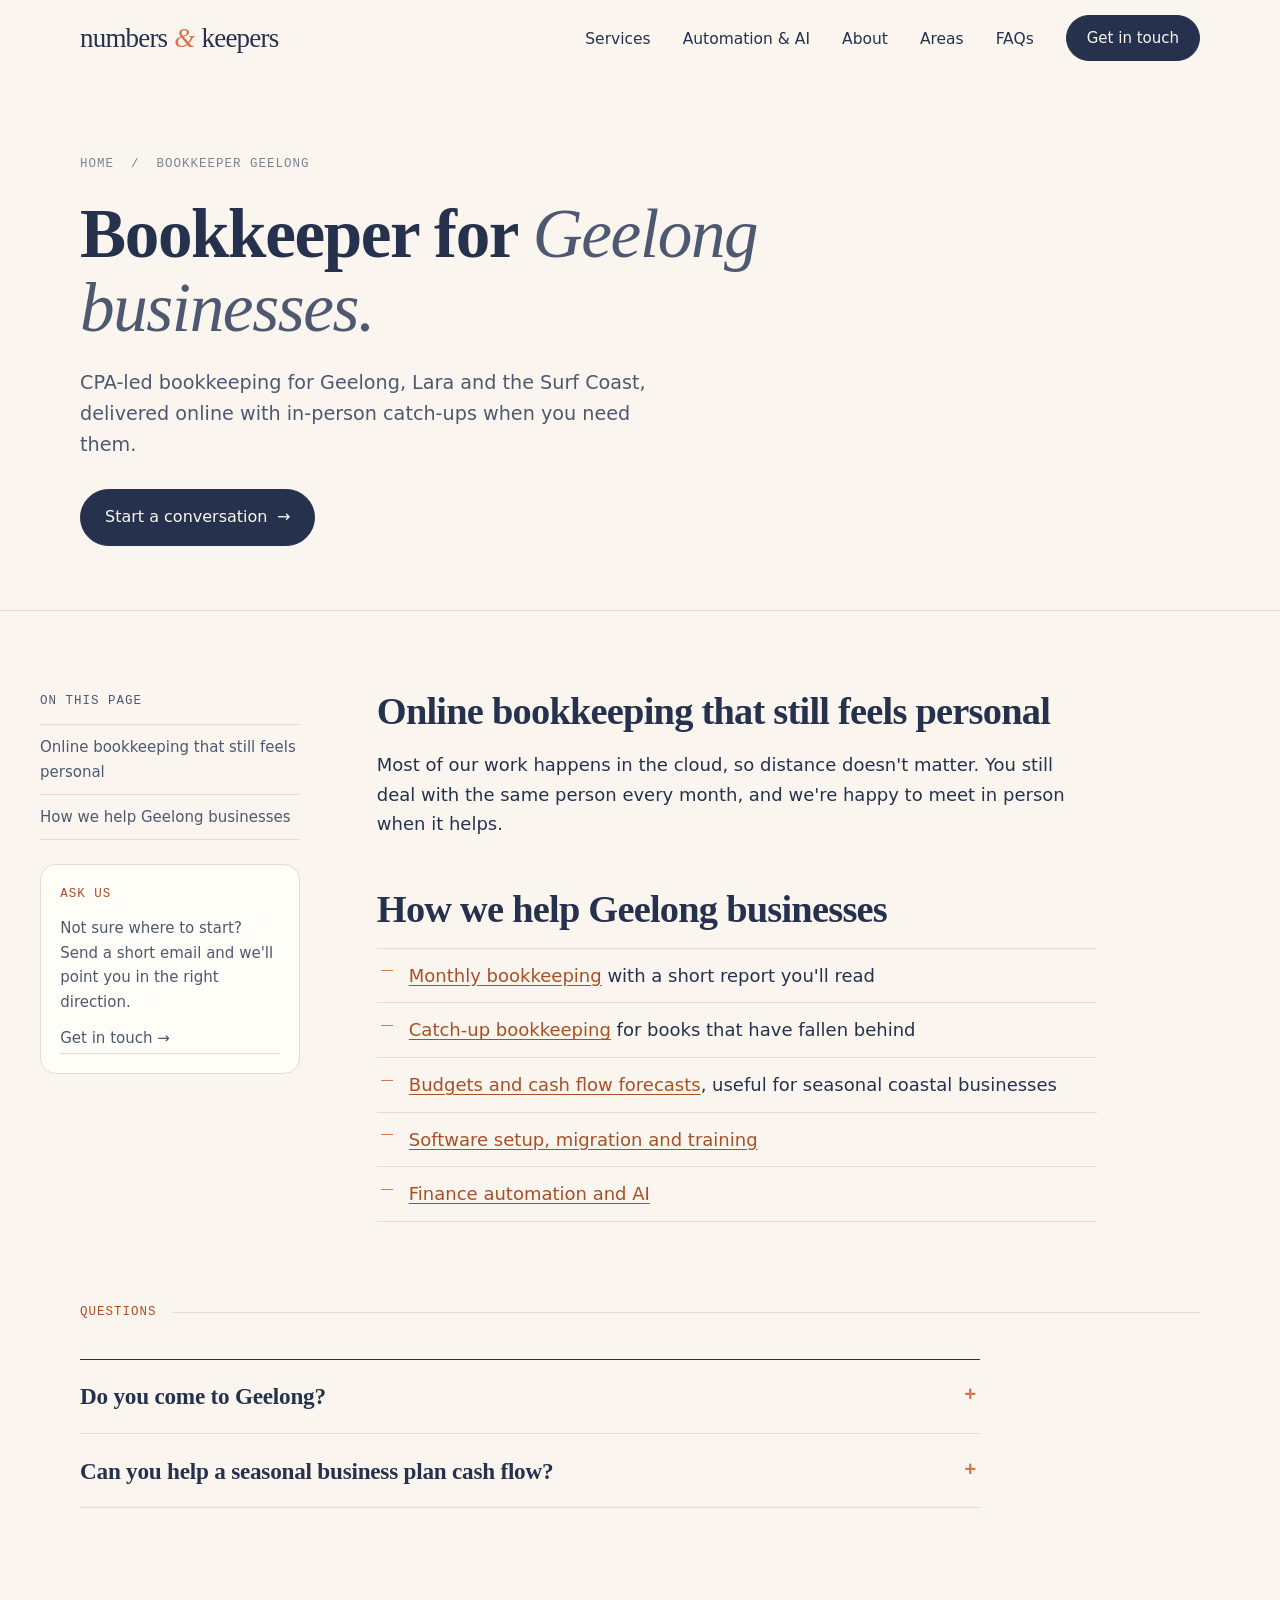
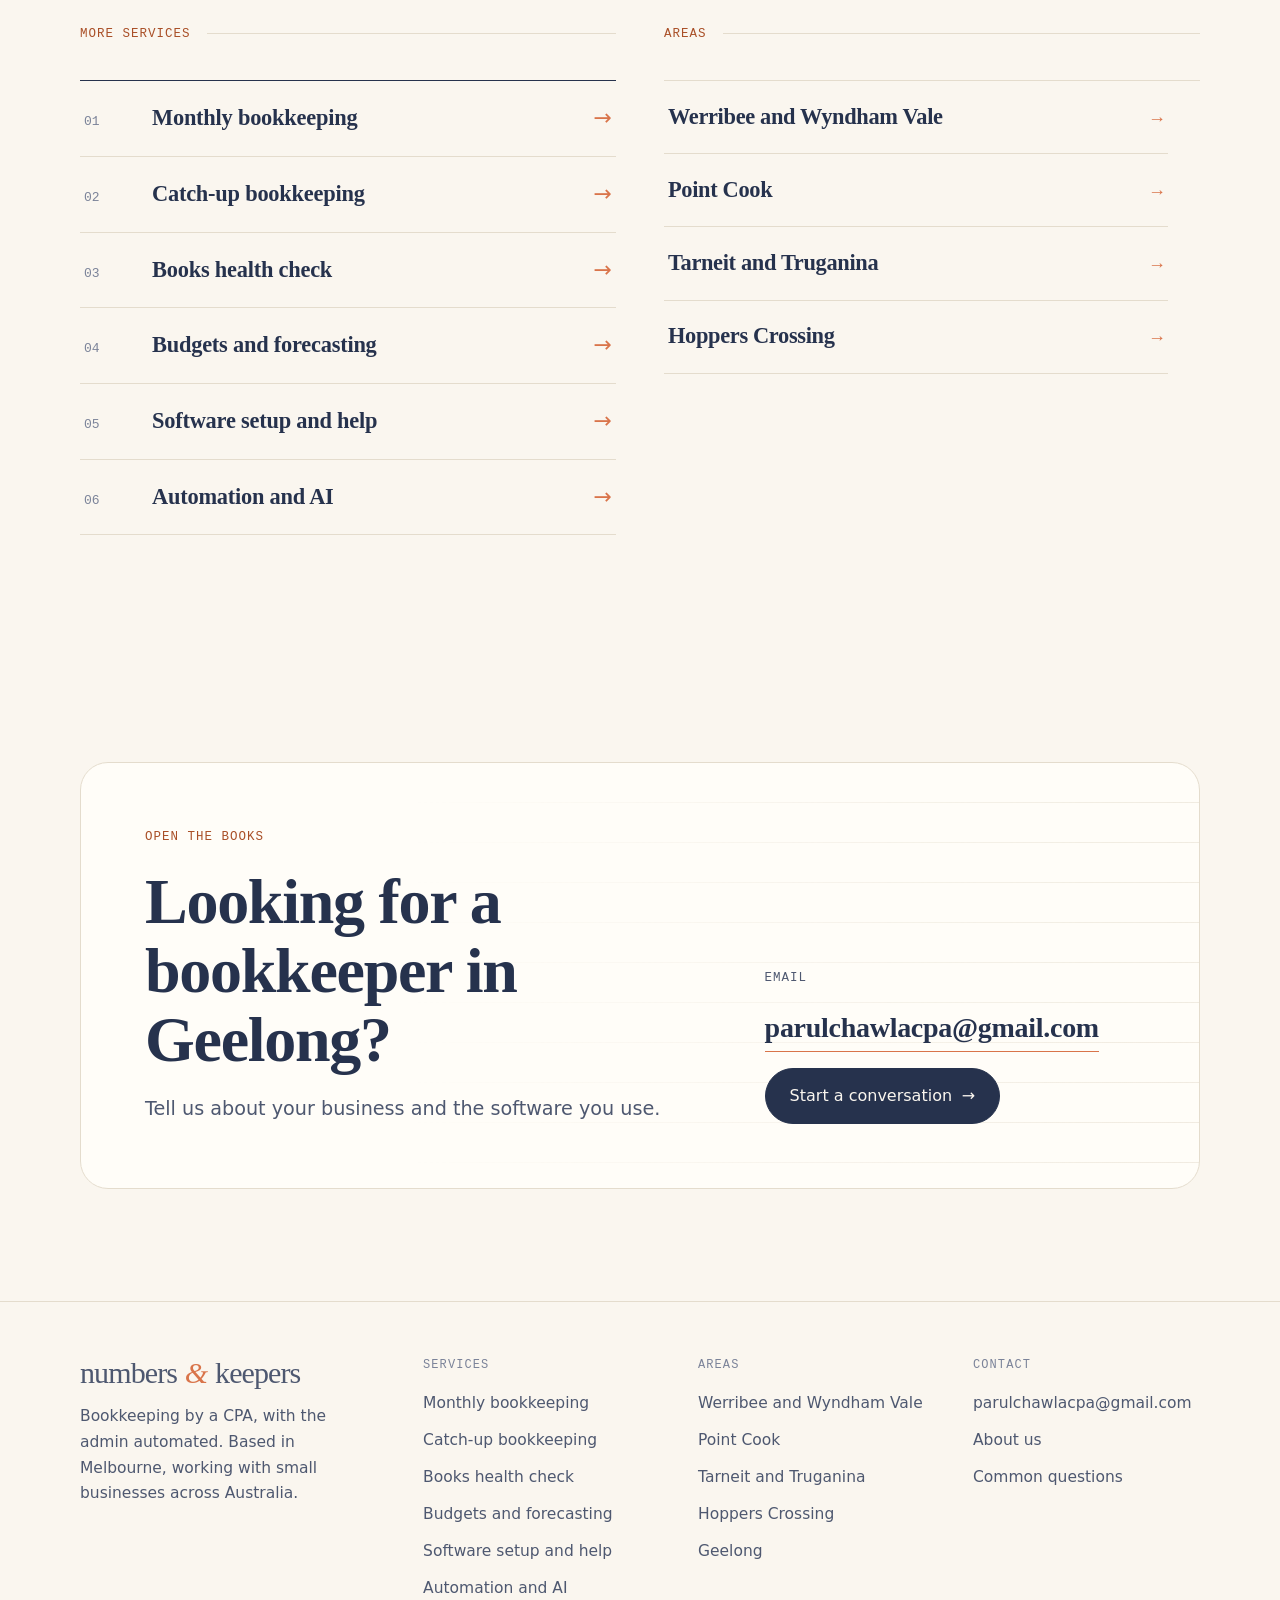
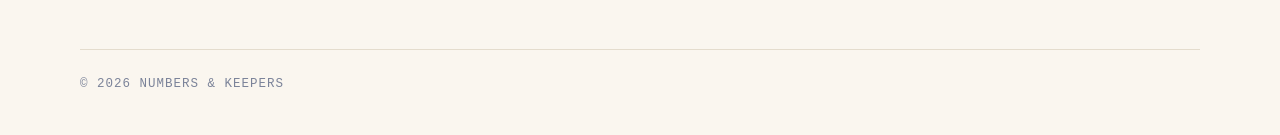
==== bookkeeper-geelong.html @ bf2542e4 "Site v2: new brand, 12 pages, self-hosted fonts, sitemap" ====
<!doctype html>
<html lang="en-AU">
<head>
<script>document.documentElement.className+=" js"</script>
<meta charset="utf-8">
<meta name="viewport" content="width=device-width, initial-scale=1">
<title>Bookkeeper Geelong | CPA-led Online Bookkeeping | Numbers &amp; Keepers</title>
<meta name="description" content="CPA-led bookkeeping for Geelong, Lara and Surf Coast small businesses. Online monthly bookkeeping, catch-ups, budgeting and Xero, MYOB and QuickBooks help.">
<link rel="canonical" href="https://numbersandkeepers.com.au/bookkeeper-geelong">
<meta name="theme-color" content="#FAF6EF">
<link rel="icon" href="/favicon.svg" type="image/svg+xml">
<link rel="icon" href="/favicon-32.png" sizes="32x32" type="image/png">
<link rel="apple-touch-icon" href="/apple-touch-icon.png">
<meta property="og:type" content="website">
<meta property="og:site_name" content="Numbers &amp; Keepers">
<meta property="og:locale" content="en_AU">
<meta property="og:title" content="Bookkeeper Geelong | CPA-led Online Bookkeeping | Numbers &amp; Keepers">
<meta property="og:description" content="CPA-led bookkeeping for Geelong, Lara and Surf Coast small businesses. Online monthly bookkeeping, catch-ups, budgeting and Xero, MYOB and QuickBooks help.">
<meta property="og:url" content="https://numbersandkeepers.com.au/bookkeeper-geelong">
<meta property="og:image" content="https://numbersandkeepers.com.au/og-image.png">
<meta property="og:image:width" content="1200">
<meta property="og:image:height" content="630">
<meta property="og:image:alt" content="Numbers and Keepers: bookkeeping by a CPA, with the admin automated">
<meta name="twitter:card" content="summary_large_image">
<link rel="preload" href="/fonts/fraunces-normal.woff2" as="font" type="font/woff2" crossorigin>
<link rel="preload" href="/fonts/dm-sans.woff2" as="font" type="font/woff2" crossorigin>
<link rel="stylesheet" href="/site.css">
<script type="application/ld+json">
{
 "@context": "https://schema.org",
 "@type": "AccountingService",
 "@id": "https://numbersandkeepers.com.au/#business",
 "name": "Numbers & Keepers",
 "url": "https://numbersandkeepers.com.au/",
 "email": "parulchawlacpa@gmail.com",
 "description": "Bookkeeping by a CPA, with the admin automated: monthly and catch-up bookkeeping, budgeting, cash flow forecasting and finance automation for small businesses.",
 "image": "https://numbersandkeepers.com.au/og-image.png",
 "logo": "https://numbersandkeepers.com.au/apple-touch-icon.png",
 "areaServed": [
  "Werribee",
  "Wyndham Vale",
  "Tarneit",
  "Point Cook",
  "Hoppers Crossing",
  "Truganina",
  "Geelong",
  "Melbourne",
  "Australia"
 ],
 "knowsAbout": [
  "Bookkeeping",
  "Xero",
  "MYOB",
  "QuickBooks",
  "Sage",
  "SAP",
  "Oracle",
  "Microsoft Excel",
  "Budgeting",
  "Cash flow forecasting",
  "Finance automation",
  "AI for small business"
 ],
 "founder": [
  {
   "@type": "Person",
   "name": "Parul Chawla",
   "jobTitle": "CPA"
  }
 ]
}
</script>
<script type="application/ld+json">
{
 "@context": "https://schema.org",
 "@graph": [
  {
   "@type": "Service",
   "name": "Bookkeeping services in Geelong",
   "serviceType": "Bookkeeping services in Geelong",
   "url": "https://numbersandkeepers.com.au/bookkeeper-geelong",
   "provider": {
    "@id": "https://numbersandkeepers.com.au/#business"
   },
   "areaServed": [
    "Geelong",
    "Lara",
    "Surf Coast",
    "Bellarine Peninsula"
   ],
   "description": "CPA-led bookkeeping for Geelong, Lara and Surf Coast small businesses. Online monthly bookkeeping, catch-ups, budgeting and Xero, MYOB and QuickBooks help."
  },
  {
   "@type": "BreadcrumbList",
   "itemListElement": [
    {
     "@type": "ListItem",
     "position": 1,
     "name": "Home",
     "item": "https://numbersandkeepers.com.au/"
    },
    {
     "@type": "ListItem",
     "position": 2,
     "name": "Bookkeeper Geelong",
     "item": "https://numbersandkeepers.com.au/bookkeeper-geelong"
    }
   ]
  }
 ]
}
</script>
<script type="application/ld+json">
{
 "@context": "https://schema.org",
 "@type": "FAQPage",
 "mainEntity": [
  {
   "@type": "Question",
   "name": "Do you come to Geelong?",
   "acceptedAnswer": {
    "@type": "Answer",
    "text": "Yes, by arrangement. Most work is done online, and we're happy to meet in person when it's useful."
   }
  },
  {
   "@type": "Question",
   "name": "Can you help a seasonal business plan cash flow?",
   "acceptedAnswer": {
    "@type": "Answer",
    "text": "Yes. A rolling cash flow forecast helps you plan for quiet months and busy periods."
   }
  }
 ]
}
</script>
</head>
<body>
<a class="skip" href="#main">Skip to content</a>
<header class="site">
  <div class="wrap">
    <a class="wordmark" href="/" aria-label="Numbers and Keepers home">numbers <span class="amp">&amp;</span> keepers</a>
    <button class="menu-toggle" type="button" aria-expanded="false" aria-controls="site-nav">Menu</button>
    <nav class="main" id="site-nav" aria-label="Main">
      <ul>
        <li><a href="/#services">Services</a></li>
        <li><a href="/finance-automation-ai">Automation &amp; AI</a></li>
        <li><a href="/#keepers">About</a></li>
        <li><a href="/#areas">Areas</a></li>
        <li><a href="/#faqs">FAQs</a></li>
        <li><a class="btn" href="#contact">Get in touch</a></li>
      </ul>
    </nav>
  </div>
</header>
<main id="main">

<section class="page-hero">
  <div class="wrap">
    <p class="crumbs mono"><a href="/">Home</a> &nbsp;/&nbsp; Bookkeeper Geelong</p>
    <h1>Bookkeeper for <em>Geelong businesses.</em></h1>
    <p class="lede">CPA-led bookkeeping for Geelong, Lara and the Surf Coast, delivered online with in-person catch-ups when you need them.</p>
    <div class="hero-ctas"><a class="btn" href="#contact">Start a conversation <span class="arrow">&rarr;</span></a></div>
  </div>
</section>

<div class="wrap page-body">
  <aside class="toc">
    <div><p class="mono muted" style="margin-bottom:.8rem">On this page</p><ol>
          <li><a href="#online-bookkeeping-that-still-feels-personal">Online bookkeeping that still feels personal</a></li>
          <li><a href="#how-we-help-geelong-businesses">How we help Geelong businesses</a></li>
    </ol></div>
    <div class="mini"><span class="mono" style="color:var(--clay-text)">Ask us</span><span>Not sure where to start? Send a short email and we'll point you in the right direction.</span><a class="textlink" href="#contact">Get in touch <span class="arrow">&rarr;</span></a></div>
  </aside>
  <div class="prose">
    <h2 id="online-bookkeeping-that-still-feels-personal">Online bookkeeping that still feels personal</h2>
    <p>Most of our work happens in the cloud, so distance doesn't matter. You still deal with the same person every month, and we're happy to meet in person when it helps.</p>
    <h2 id="how-we-help-geelong-businesses">How we help Geelong businesses</h2>
    <ul>
      <li><a href="/monthly-bookkeeping">Monthly bookkeeping</a> with a short report you'll read</li>
      <li><a href="/catch-up-bookkeeping">Catch-up bookkeeping</a> for books that have fallen behind</li>
      <li><a href="/budgeting-cash-flow-forecasting">Budgets and cash flow forecasts</a>, useful for seasonal coastal businesses</li>
      <li><a href="/xero-myob-quickbooks">Software setup, migration and training</a></li>
      <li><a href="/finance-automation-ai">Finance automation and AI</a></li>
    </ul>
  </div>
</div>

<section class="section" style="padding-top:0">
  <div class="wrap">
    <div class="sec-label mono">Questions</div>
    <div class="faqs">
      <details><summary>Do you come to Geelong?</summary><p>Yes, by arrangement. Most work is done online, and we&#x27;re happy to meet in person when it&#x27;s useful.</p></details>
      <details><summary>Can you help a seasonal business plan cash flow?</summary><p>Yes. A rolling cash flow forecast helps you plan for quiet months and busy periods.</p></details>
    </div>
  </div>
</section>

<section class="section" style="padding-top:0">
  <div class="wrap related">
    <div><div class="sec-label mono">More services</div><div class="rows">
      <a class="row" href="/monthly-bookkeeping"><span class="n">01</span><h3>Monthly bookkeeping</h3><p>Reconciliations, bills, invoices and a one-page report you&#x27;ll actually read.</p><span class="arrow">&rarr;</span></a>
      <a class="row" href="/catch-up-bookkeeping"><span class="n">02</span><h3>Catch-up bookkeeping</h3><p>Months or years behind. We clear the backlog and reconcile every account, without judgement.</p><span class="arrow">&rarr;</span></a>
      <a class="row" href="/books-health-check"><span class="n">03</span><h3>Books health check</h3><p>A CPA review of your books: reconciliations checked, gaps and errors found, and a clear fix list.</p><span class="arrow">&rarr;</span></a>
      <a class="row" href="/budgeting-cash-flow-forecasting"><span class="n">04</span><h3>Budgets and forecasting</h3><p>A practical budget, a rolling cash flow forecast and what-if scenarios, so nothing arrives as a surprise.</p><span class="arrow">&rarr;</span></a>
      <a class="row" href="/xero-myob-quickbooks"><span class="n">05</span><h3>Software setup and help</h3><p>Xero, MYOB, QuickBooks and any accounting software. Set up properly, cleaned up, explained.</p><span class="arrow">&rarr;</span></a>
      <a class="row" href="/finance-automation-ai"><span class="n">06</span><h3>Automation and AI</h3><p>We review your setup, optimise what you have and automate the repetitive finance admin.</p><span class="arrow">&rarr;</span></a>
    </div></div>
    <div><div class="sec-label mono">Areas</div><div class="areas" style="grid-template-columns:1fr">
      <a href="/bookkeeper-werribee"><span>Werribee and Wyndham Vale</span><span class="arrow mono">&rarr;</span></a>
      <a href="/bookkeeper-point-cook"><span>Point Cook</span><span class="arrow mono">&rarr;</span></a>
      <a href="/bookkeeper-tarneit"><span>Tarneit and Truganina</span><span class="arrow mono">&rarr;</span></a>
      <a href="/bookkeeper-hoppers-crossing"><span>Hoppers Crossing</span><span class="arrow mono">&rarr;</span></a>
    </div></div>
  </div>
</section>

<section id="contact" class="contact">
  <div class="wrap">
    <div class="contact-card rv">
      <div style="display:flex;flex-direction:column;gap:1.2rem">
        <p class="eyebrow">Open the books</p>
        <h2>Looking for a bookkeeper in Geelong?</h2>
        <p class="lede">Tell us about your business and the software you use.</p>
      </div>
      <div class="contact-side">
        <p class="mono muted">Email</p>
        <a class="email" href="mailto:parulchawlacpa@gmail.com?subject=Bookkeeping%20enquiry">parulchawlacpa@gmail.com</a>
        <a class="btn" href="mailto:parulchawlacpa@gmail.com?subject=Bookkeeping%20enquiry">Start a conversation <span class="arrow">&rarr;</span></a>
      </div>
    </div>
  </div>
</section>

</main>
<footer class="site">
  <div class="wrap">
    <div class="foot">
      <div><a class="wordmark" href="/" aria-label="Numbers and Keepers home">numbers <span class="amp">&amp;</span> keepers</a><p>Bookkeeping by a CPA, with the admin automated. Based in Melbourne, working with small businesses across Australia.</p></div>
      <div><h3>Services</h3><ul>
          <li><a href="/monthly-bookkeeping">Monthly bookkeeping</a></li>
          <li><a href="/catch-up-bookkeeping">Catch-up bookkeeping</a></li>
          <li><a href="/books-health-check">Books health check</a></li>
          <li><a href="/budgeting-cash-flow-forecasting">Budgets and forecasting</a></li>
          <li><a href="/xero-myob-quickbooks">Software setup and help</a></li>
          <li><a href="/finance-automation-ai">Automation and AI</a></li>
      </ul></div>
      <div><h3>Areas</h3><ul>
          <li><a href="/bookkeeper-werribee">Werribee and Wyndham Vale</a></li>
          <li><a href="/bookkeeper-point-cook">Point Cook</a></li>
          <li><a href="/bookkeeper-tarneit">Tarneit and Truganina</a></li>
          <li><a href="/bookkeeper-hoppers-crossing">Hoppers Crossing</a></li>
          <li><a href="/bookkeeper-geelong">Geelong</a></li>
      </ul></div>
      <div><h3>Contact</h3><ul>
          <li><a href="mailto:parulchawlacpa@gmail.com">parulchawlacpa@gmail.com</a></li>
          <li><a href="/#keepers">About us</a></li>
          <li><a href="/#faqs">Common questions</a></li>
      </ul></div>
    </div>
    <div class="legal mono"><span>&copy; <span id="year">2026</span> Numbers &amp; Keepers</span></div>
  </div>
</footer>
<script>
(function(){
  var h=document.querySelector('header.site');
  var onS=function(){h.classList.toggle('scrolled',window.scrollY>8)};onS();window.addEventListener('scroll',onS,{passive:true});
  var b=document.querySelector('.menu-toggle'),n=document.getElementById('site-nav');
  b.addEventListener('click',function(){var o=n.classList.toggle('open');b.setAttribute('aria-expanded',o);b.textContent=o?'Close':'Menu';});
  n.addEventListener('click',function(e){if(e.target.closest('a')&&n.classList.contains('open')){n.classList.remove('open');b.setAttribute('aria-expanded','false');b.textContent='Menu';}});
  var y=document.getElementById('year');if(y)y.textContent=new Date().getFullYear();
  var rm=window.matchMedia('(prefers-reduced-motion: reduce)').matches;
  var els=document.querySelectorAll('.rv');
  if(rm||!('IntersectionObserver' in window)){els.forEach(function(e){e.classList.add('in')})}
  else{var io=new IntersectionObserver(function(es){es.forEach(function(e){if(e.isIntersecting){e.target.classList.add('in');io.unobserve(e.target)}})},{rootMargin:'0px 0px -8% 0px'});els.forEach(function(e){io.observe(e)})}
  var led=document.querySelector('.ledger');
  if(led){
    var rows=[].slice.call(led.querySelectorAll('li')),out=led.querySelector('.diff b'),cnt=led.querySelector('.count');
    var total=rows.reduce(function(s,r){return s+Math.abs(parseFloat(r.dataset.v))},0);
    var fmt=function(v){return '$'+v.toLocaleString('en-AU',{minimumFractionDigits:2,maximumFractionDigits:2})};
    var run=function(){
      led.classList.remove('reconciled');rows.forEach(function(r){r.classList.remove('done');r.querySelector('.s').textContent='To match'});
      var left=total;out.textContent=fmt(left);cnt.textContent=rows.length;
      if(rm){rows.forEach(function(r){r.classList.add('done');r.querySelector('.s').textContent='Matched'});out.textContent=fmt(0);cnt.textContent=0;led.classList.add('reconciled');return}
      rows.forEach(function(r,i){setTimeout(function(){r.classList.add('done');r.querySelector('.s').textContent='Matched';left-=Math.abs(parseFloat(r.dataset.v));out.textContent=fmt(Math.max(left,0));cnt.textContent=rows.length-i-1;
        if(i===rows.length-1)setTimeout(function(){led.classList.add('reconciled')},350)},900+i*700)});
    };
    var started=false;
    var lio=new IntersectionObserver(function(es){if(es[0].isIntersecting&&!started){started=true;run()}},{threshold:.4});lio.observe(led);
    var rb=document.querySelector('.replay');if(rb)rb.addEventListener('click',run);
  }
})();
</script>
</body>
</html>
---- site.css ----
/* Numbers & Keepers — site styles v2 ("The Ledger") */
@font-face{font-family:'Fraunces';src:url('fonts/fraunces-normal.woff2') format('woff2');font-weight:100 900;font-style:normal;font-display:swap}
@font-face{font-family:'Fraunces';src:url('fonts/fraunces-italic.woff2') format('woff2');font-weight:100 900;font-style:italic;font-display:swap}
@font-face{font-family:'DM Sans';src:url('fonts/dm-sans.woff2') format('woff2');font-weight:100 1000;font-display:swap}
@font-face{font-family:'DM Mono';src:url('fonts/dm-mono-400.woff2') format('woff2');font-weight:400;font-display:swap}
@font-face{font-family:'DM Mono';src:url('fonts/dm-mono-500.woff2') format('woff2');font-weight:500;font-display:swap}

:root{
  --ink:#26324D;--ink-2:#1B2438;--ivory:#FAF6EF;--paper:#FFFDF8;--sand:#F2EADC;
  --clay:#D9744A;--clay-text:#A94F27;--blush:#F6DDCD;--muted:#4E5870;--soft:#7B8399;--line:#E4DCCD;
  --serif:'Fraunces',Georgia,'Times New Roman',serif;
  --sans:'DM Sans',system-ui,-apple-system,'Segoe UI',sans-serif;
  --mono:'DM Mono',ui-monospace,'SFMono-Regular',Menlo,monospace;
  --wrap:1200px;
}
*{box-sizing:border-box}
html{overflow-x:clip;scroll-behavior:smooth;scroll-padding-top:96px;-webkit-text-size-adjust:100%}
body{margin:0;overflow-x:clip;background:var(--ivory);color:var(--ink);font-family:var(--sans);font-size:18px;line-height:1.65;-webkit-font-smoothing:antialiased;text-rendering:optimizeLegibility}
a{color:inherit}
p{margin:0}
img,svg{max-width:100%;display:block}
.wrap{max-width:var(--wrap);margin:0 auto;padding:0 clamp(1.25rem,4vw,2.5rem)}
.skip{position:absolute;left:-999px;top:0;background:var(--ink);color:var(--ivory);padding:10px 16px;z-index:99}.skip:focus{left:8px;top:8px}
:focus-visible{outline:2px solid var(--clay);outline-offset:3px;border-radius:4px}

/* type */
h1,h2,h3,.serif{font-family:var(--serif);font-weight:600;font-variation-settings:'SOFT' 100;letter-spacing:-.02em;line-height:1.08;margin:0}
h1{font-size:clamp(2.7rem,6.4vw,5.6rem)}
h2{font-size:clamp(2.1rem,4.2vw,3.5rem)}
h3{font-size:1.45rem;letter-spacing:-.01em;line-height:1.2;font-weight:600;font-variation-settings:'SOFT' 100}
em,.it{font-style:italic;font-weight:500;font-variation-settings:'SOFT' 100,'WONK' 1}
h1 em,h2 em{color:var(--muted)}
.amp{font-family:var(--serif);font-style:italic;font-weight:400;color:var(--clay);font-variation-settings:'opsz' 144,'SOFT' 100,'WONK' 1}
.mono,.eyebrow,.folio{font-family:var(--mono);font-size:12.5px;letter-spacing:.08em;text-transform:uppercase;font-weight:400}
.eyebrow{color:var(--clay-text)}
.muted{color:var(--muted)}
.lede{font-size:clamp(1.08rem,1.5vw,1.25rem);color:var(--muted);max-width:600px;line-height:1.6}

/* buttons */
.btn{display:inline-flex;align-items:center;gap:.6rem;background:var(--ink);color:var(--ivory);text-decoration:none;font-weight:500;font-size:16px;padding:14px 24px;border-radius:999px;border:1px solid var(--ink);transition:background .2s,transform .2s}
.btn:hover{background:var(--ink-2);transform:translateY(-1px)}
.btn.ghost{background:transparent;color:var(--ink);border-color:var(--line)}
.btn.ghost:hover{border-color:var(--ink);background:transparent}
.arrow{display:inline-block;transition:transform .25s}
a:hover .arrow{transform:translateX(4px)}
.textlink{font-weight:500;text-decoration:none;border-bottom:1px solid var(--line);padding-bottom:2px}
.textlink:hover{border-color:var(--clay)}

/* header */
header.site{position:sticky;top:0;z-index:30;background:rgba(250,246,239,.88);backdrop-filter:saturate(1.3) blur(10px);-webkit-backdrop-filter:saturate(1.3) blur(10px);border-bottom:1px solid transparent;transition:border-color .3s}
header.site.scrolled{border-bottom-color:var(--line)}
header.site .wrap{display:flex;align-items:center;justify-content:space-between;gap:1.5rem;min-height:76px}
.wordmark{font-family:var(--serif);font-size:27px;font-weight:400;letter-spacing:-.03em;text-decoration:none;color:var(--ink);font-variation-settings:'opsz' 144,'SOFT' 0,'WONK' 0;white-space:nowrap;line-height:1}
.wordmark .amp{margin:0 .04em}
nav.main ul{list-style:none;margin:0;padding:0;display:flex;align-items:center;gap:2rem}
nav.main a{text-decoration:none;font-size:15.5px;font-weight:450;color:var(--ink)}
nav.main a:not(.btn):hover{color:var(--clay-text)}
nav.main .btn{padding:10px 20px;font-size:15px;color:var(--ivory)}
.menu-toggle{display:none;background:none;border:1px solid var(--line);border-radius:999px;color:var(--ink);font:500 15px var(--sans);padding:8px 16px;cursor:pointer}

/* section scaffolding */
.section{padding:clamp(4rem,9vw,7.5rem) 0}
.sec-label{display:flex;align-items:center;gap:1rem;margin-bottom:2.25rem;color:var(--clay-text)}
.sec-label::after{content:"";flex:1;height:1px;background:var(--line)}
.sec-label .n{color:var(--soft)}
.sec-head{display:grid;grid-template-columns:minmax(0,1.1fr) minmax(0,.9fr);gap:2rem 4rem;align-items:end;margin-bottom:3rem}
.sec-head p{color:var(--muted);max-width:480px}

/* hero */
.hero{padding:clamp(3rem,7vw,6rem) 0 clamp(3rem,7vw,5.5rem);position:relative}
.hero .wrap{display:grid;grid-template-columns:minmax(0,1.15fr) minmax(0,.85fr);gap:clamp(2.5rem,5vw,5rem);align-items:center}
.hero-copy{display:flex;flex-direction:column;gap:1.6rem}
.hero-ctas{display:flex;flex-wrap:wrap;gap:.75rem;align-items:center;margin-top:.4rem}
.trust{display:flex;flex-wrap:wrap;gap:.4rem 1.2rem;color:var(--soft);margin-top:.8rem}
.trust span::before{content:"";display:inline-block;width:5px;height:5px;border-radius:50%;background:var(--clay);margin-right:.55rem;vertical-align:middle;transform:translateY(-1px)}

/* the live ledger */
.ledger{background:var(--paper);border:1px solid var(--line);border-radius:22px;box-shadow:0 1px 0 rgba(38,50,77,.03),0 30px 60px -30px rgba(38,50,77,.25);position:relative;font-size:14px}
.ledger-top{border-radius:22px 22px 0 0}.ledger-foot{border-radius:0 0 22px 22px}
.ledger-top{display:flex;justify-content:space-between;align-items:center;padding:16px 20px;border-bottom:1px solid var(--line);color:var(--soft)}
.ledger-top b{font-family:var(--serif);font-weight:600;font-variation-settings:'SOFT' 100;font-size:19px;letter-spacing:-.01em;color:var(--ink);text-transform:none}
.ledger ol{list-style:none;margin:0;padding:0;background-image:repeating-linear-gradient(to bottom,transparent 0,transparent 55px,var(--line) 55px,var(--line) 56px)}
.ledger li{display:grid;grid-template-columns:52px minmax(0,1fr) auto 92px;gap:12px;align-items:center;height:56px;padding:0 20px}
.ledger .d{font-family:var(--mono);font-size:12px;color:var(--soft)}
.ledger .p{white-space:nowrap;overflow:hidden;text-overflow:ellipsis;line-height:1.25}
.ledger .p small{display:block;font-family:var(--mono);font-size:11px;letter-spacing:.04em;color:var(--clay-text);height:14px;opacity:0;transform:translateY(3px);transition:opacity .35s,transform .35s}
.ledger .a{font-family:var(--mono);font-size:13px;text-align:right;font-variant-numeric:tabular-nums}
.ledger .a.in{color:#2E6B57}
.ledger .s{justify-self:end;font-family:var(--mono);font-size:10.5px;letter-spacing:.06em;text-transform:uppercase;border:1px solid var(--clay);color:var(--clay-text);border-radius:999px;padding:3px 8px;transition:all .35s;white-space:nowrap}
.ledger li.done .s{background:var(--ink);border-color:var(--ink);color:var(--ivory)}
.ledger li.done .p small{opacity:1;transform:none}
.ledger-foot{display:flex;justify-content:space-between;align-items:center;padding:16px 20px;border-top:1px solid var(--line);background:var(--ivory)}
.ledger-foot .diff{font-family:var(--mono);font-size:15px;font-variant-numeric:tabular-nums}
.ledger-foot .diff b{font-weight:500}
.stamp{position:absolute;right:-28px;top:-40px;width:118px;height:118px;border-radius:50%;border:1.5px solid var(--clay);color:var(--clay-text);display:flex;flex-direction:column;align-items:center;justify-content:center;transform:rotate(-12deg) scale(1.6);opacity:0;transition:transform .45s cubic-bezier(.2,1.4,.4,1),opacity .3s;background:rgba(255,253,248,.85);pointer-events:none}
.stamp .amp{font-size:44px;line-height:.8;color:var(--clay)}
.stamp span.mono{font-size:9.5px;letter-spacing:.14em}
.ledger.reconciled .stamp{opacity:1;transform:rotate(-12deg) scale(1)}
.replay{background:none;border:0;font:inherit;color:var(--soft);cursor:pointer;padding:0;text-decoration:underline;text-underline-offset:3px}
.sample-note{font-family:var(--mono);font-size:11px;color:var(--soft);margin-top:.75rem;text-align:right;letter-spacing:.04em}

/* services ledger rows */
.rows{border-top:1px solid var(--ink)}
.row{display:grid;grid-template-columns:70px minmax(0,1fr) minmax(0,1.1fr) 40px;gap:1.5rem;align-items:baseline;padding:1.7rem .5rem;border-bottom:1px solid var(--line);text-decoration:none;color:var(--ink);transition:background .25s,padding .25s}
.row:hover{background:var(--paper);padding-left:1.1rem;padding-right:1.1rem}
.row .n{font-family:var(--mono);font-size:13px;color:var(--soft)}
.row h3{font-size:clamp(1.45rem,2.4vw,1.95rem)}
.row p{color:var(--muted)}
.row .arrow{justify-self:end;font-size:22px;color:var(--clay)}

/* who */
.who{display:grid;grid-template-columns:repeat(4,minmax(0,1fr));gap:0;border-top:1px solid var(--line)}
.who div{padding:1.6rem 1.5rem 1.6rem 0;border-right:1px solid var(--line);display:flex;flex-direction:column;gap:.6rem}
.who div+div{padding-left:1.5rem}
.who div:last-child{border-right:0}
.who h3{font-size:1.35rem}
.who p{color:var(--muted);font-size:16px}

/* software band */
.softlist{font-family:var(--serif);font-size:clamp(1.8rem,3.9vw,3.2rem);line-height:1.2;letter-spacing:-.02em;font-weight:600;font-variation-settings:'SOFT' 100}
.softlist span{white-space:nowrap}
.softlist i{font-style:normal;color:var(--clay);margin:0 .35em;font-size:.6em;vertical-align:middle}
.softlist .rest{font-style:italic;font-weight:500;color:var(--muted);font-variation-settings:'SOFT' 100,'WONK' 1}

/* dark automation band */
.dark{background:var(--ink);color:var(--ivory)}
.dark .muted,.dark .lede{color:#C9CFDC}
.dark .sec-label{color:#F0B18F}.dark .sec-label::after{background:rgba(255,255,255,.14)}.dark .sec-label .n{color:#8C95AB}
.dark h2 em{color:#C9CFDC}
.swaps{margin-top:3rem;border-top:1px solid rgba(255,255,255,.16)}
.swap{display:grid;grid-template-columns:minmax(0,1fr) 60px minmax(0,1fr);gap:1rem;align-items:center;padding:1.35rem 0;border-bottom:1px solid rgba(255,255,255,.16)}
.swap .before{color:#9AA3B8;text-decoration:line-through;text-decoration-color:rgba(217,116,74,.7);text-decoration-thickness:1.5px}
.swap .to{font-family:var(--mono);color:var(--clay);text-align:center}
.swap .after{font-family:var(--serif);font-weight:600;font-variation-settings:'SOFT' 100;font-size:1.35rem;letter-spacing:-.01em}
.dark .btn{background:var(--ivory);color:var(--ink);border-color:var(--ivory)}
.dark .btn:hover{background:#fff}

/* steps */
.steps{list-style:none;margin:0;padding:0;display:grid;grid-template-columns:repeat(3,minmax(0,1fr));gap:2.5rem;position:relative}
.steps::before{content:"";position:absolute;left:0;right:0;top:22px;height:1px;background:var(--line)}
.steps li{position:relative;display:flex;flex-direction:column;gap:.8rem}
.steps .num{width:44px;height:44px;border-radius:50%;background:var(--ivory);border:1px solid var(--ink);display:flex;align-items:center;justify-content:center;font-family:var(--mono);font-size:13px;position:relative}
.steps p{color:var(--muted)}

/* keepers */
.keepers{display:grid;grid-template-columns:repeat(2,minmax(0,1fr));gap:1.5rem}
.keeper{background:var(--paper);border:1px solid var(--line);border-radius:22px;padding:clamp(1.75rem,3vw,2.5rem);display:flex;flex-direction:column;gap:1rem}
.keeper .sig{font-family:var(--serif);font-style:italic;font-weight:600;font-size:2.2rem;letter-spacing:-.01em;line-height:1;font-variation-settings:'SOFT' 100,'WONK' 1}
.keeper .role{color:var(--clay-text)}
.keeper p{color:var(--muted)}
.keeper ul{list-style:none;margin:.3rem 0 0;padding:0;display:flex;flex-wrap:wrap;gap:.4rem}
.keeper li{font-family:var(--mono);font-size:11.5px;letter-spacing:.05em;border:1px solid var(--line);border-radius:999px;padding:4px 10px;color:var(--muted)}

/* about feature */
.keeper.feature{display:grid;grid-template-columns:minmax(0,1.5fr) minmax(0,1fr);gap:2rem 3.5rem;align-items:start}
.kf-main{display:flex;flex-direction:column;gap:1rem}
.kf-facts{margin:0;border-top:1px solid var(--ink)}
.kf-facts div{padding:1.1rem 0;border-bottom:1px solid var(--line);display:flex;flex-direction:column;gap:.25rem}
.kf-facts dt{color:var(--soft)}
.kf-facts dd{margin:0;font-family:var(--serif);font-weight:600;font-variation-settings:'SOFT' 100;font-size:1.45rem;letter-spacing:-.01em}
@media (max-width:860px){.keeper.feature{grid-template-columns:1fr}}

/* areas */
.areas{display:grid;grid-template-columns:repeat(auto-fill,minmax(min(100%,260px),1fr));border-top:1px solid var(--line)}
.areas a{display:flex;justify-content:space-between;align-items:baseline;padding:1.1rem .25rem;border-bottom:1px solid var(--line);text-decoration:none;font-family:var(--serif);font-weight:600;font-variation-settings:'SOFT' 100;font-size:1.4rem;letter-spacing:-.015em;margin-right:2rem}
.areas a:hover{color:var(--clay-text)}
.areas a .mono{color:var(--soft);font-family:var(--mono)}

/* faqs */
.faqs{border-top:1px solid var(--ink);max-width:900px}
details{border-bottom:1px solid var(--line)}
summary{list-style:none;cursor:pointer;font-family:var(--serif);font-weight:600;font-variation-settings:'SOFT' 100;font-size:clamp(1.2rem,2vw,1.45rem);letter-spacing:-.01em;padding:1.35rem 3rem 1.35rem 0;position:relative;line-height:1.3}
summary::-webkit-details-marker{display:none}
summary::after{content:"+";position:absolute;right:.25rem;top:50%;transform:translateY(-50%);font-family:var(--mono);font-size:20px;color:var(--clay);transition:transform .25s}
details[open] summary::after{transform:translateY(-50%) rotate(45deg)}
details p{padding:0 3rem 1.5rem 0;color:var(--muted);max-width:720px}

/* contact */
.contact{padding:clamp(4rem,9vw,7rem) 0}
.contact-card{background:var(--paper);border:1px solid var(--line);border-radius:28px;padding:clamp(2rem,5vw,4rem);display:grid;grid-template-columns:minmax(0,1.2fr) minmax(0,.8fr);gap:2rem 4rem;align-items:end;position:relative;overflow:hidden}
.contact-card::before{content:"";position:absolute;inset:0;background-image:repeating-linear-gradient(to bottom,transparent 0,transparent 39px,rgba(228,220,205,.55) 39px,rgba(228,220,205,.55) 40px);pointer-events:none;mask-image:linear-gradient(to left,#000,transparent 70%);-webkit-mask-image:linear-gradient(to left,#000,transparent 70%)}
.contact-card > *{position:relative}
.contact-card h2{font-size:clamp(2.3rem,5vw,4.2rem)}
.contact-card .email{font-family:var(--serif);font-weight:600;font-variation-settings:'SOFT' 100;font-size:clamp(1.25rem,2.4vw,1.75rem);letter-spacing:-.01em;text-decoration:none;border-bottom:1px solid var(--clay);word-break:break-all}
.contact-side{display:flex;flex-direction:column;gap:1rem;align-items:flex-start}

/* footer */
footer.site{border-top:1px solid var(--line);padding:3.5rem 0 2.5rem}
.foot{display:grid;grid-template-columns:minmax(0,1.3fr) repeat(3,minmax(0,1fr));gap:2rem 3rem}
.foot h3{font-family:var(--mono);font-size:12px;letter-spacing:.09em;text-transform:uppercase;font-weight:450;color:var(--soft);margin-bottom:.9rem}
.foot ul{list-style:none;margin:0;padding:0;display:flex;flex-direction:column;gap:.45rem}
.foot a{text-decoration:none;color:var(--muted);font-size:15.5px}
.foot a:hover{color:var(--clay-text)}
.foot .wordmark{font-size:30px;display:inline-block;margin-bottom:1rem}
.foot p{color:var(--muted);font-size:15.5px;max-width:300px}
.legal{display:flex;flex-wrap:wrap;justify-content:space-between;gap:1rem;margin-top:3rem;padding-top:1.5rem;border-top:1px solid var(--line);color:var(--soft)}

/* inner pages */
.page-hero{padding:clamp(2.5rem,6vw,5rem) 0 clamp(2.5rem,5vw,4rem);border-bottom:1px solid var(--line)}
.page-hero .wrap{display:flex;flex-direction:column;gap:1.4rem}
.page-hero h1{font-size:clamp(2.4rem,5.4vw,4.6rem);max-width:980px}
.crumbs{color:var(--soft)}.crumbs a{text-decoration:none}.crumbs a:hover{color:var(--clay-text)}
.page-body{display:grid;grid-template-columns:260px minmax(0,1fr);gap:clamp(2rem,6vw,6rem);padding:clamp(3rem,7vw,5rem) 0}
.toc{position:sticky;top:110px;align-self:start;display:flex;flex-direction:column;gap:1.5rem}
.toc ol{list-style:none;margin:0;padding:0;border-top:1px solid var(--line)}
.toc li a{display:block;padding:.6rem 0;border-bottom:1px solid var(--line);text-decoration:none;font-size:15px;color:var(--muted)}
.toc li a:hover{color:var(--clay-text)}
.toc .mini{background:var(--paper);border:1px solid var(--line);border-radius:16px;padding:1.2rem;font-size:15px;color:var(--muted);display:flex;flex-direction:column;gap:.7rem}
.prose{max-width:720px;display:flex;flex-direction:column;gap:1.1rem}
.prose h2{font-size:clamp(1.8rem,3vw,2.5rem);margin-top:2rem;scroll-margin-top:110px}
.prose h2:first-child{margin-top:0}
.prose ul{margin:0;padding:0;list-style:none;border-top:1px solid var(--line)}
.prose li{padding:.75rem 0 .75rem 2rem;border-bottom:1px solid var(--line);position:relative}
.prose li::before{content:"";position:absolute;left:.25rem;top:1.35rem;width:12px;height:1px;background:var(--clay)}
.prose a{color:var(--clay-text);text-underline-offset:3px}
.note{background:var(--sand);border-radius:14px;padding:1.1rem 1.4rem;color:var(--muted);font-size:15.5px}
.related{display:grid;grid-template-columns:repeat(2,minmax(0,1fr));gap:3rem}
.related .row{grid-template-columns:44px minmax(0,1fr) 30px;padding:1.2rem .25rem}
.related .row p{display:none}
.related .row h3{font-size:1.4rem}
.related .areas a .arrow{color:var(--clay);font-size:18px}

/* reveal */
.js .rv{opacity:0;transform:translateY(14px);transition:opacity .8s ease,transform .8s ease}
.js .rv.in{opacity:1;transform:none}

@media (max-width:980px){
  .hero .wrap,.sec-head,.contact-card,.page-body,.related{grid-template-columns:1fr}
  .who{grid-template-columns:repeat(2,minmax(0,1fr))}
  .who div:nth-child(2){border-right:0}
  .who div:nth-child(3){padding-left:0}
  .foot{grid-template-columns:1fr 1fr}
  .toc{position:static}
  .toc ol{display:none}
}
@media (max-width:860px){
  .menu-toggle{display:inline-block}
  nav.main{position:absolute;left:0;right:0;top:100%;background:var(--ivory);border-bottom:1px solid var(--line);display:none}
  nav.main.open{display:block}
  nav.main ul{flex-direction:column;align-items:stretch;gap:0;padding:.5rem 1.25rem 1.25rem}
  nav.main li a{display:block;padding:14px 0;font-size:18px;border-bottom:1px solid var(--line)}
  nav.main li:last-child a{border:0;margin-top:12px;justify-content:center}
  .steps{grid-template-columns:1fr}
  .steps::before{left:22px;right:auto;top:0;bottom:0;width:1px;height:auto}
  .row{grid-template-columns:36px minmax(0,1fr) 24px;gap:.4rem 1rem}
  .row .n{grid-column:1;grid-row:1}.row h3{grid-column:2;grid-row:1}.row .arrow{grid-column:3;grid-row:1}
  .row p{grid-column:2/4;grid-row:2;font-size:16px}
  .keepers{grid-template-columns:1fr}
  .swap{grid-template-columns:1fr;gap:.3rem}
  .swap .to{text-align:left}
}
@media (max-width:560px){
  .stamp{right:-6px;top:-34px;width:96px;height:96px}
  .ledger-top .mono{display:none}
  .trust{font-size:11px}
  .who{grid-template-columns:1fr}
  .who div{border-right:0;padding-left:0!important}
  .ledger li{grid-template-columns:40px minmax(0,1fr) 80px;}
  .ledger .a{display:none}
  .foot{grid-template-columns:1fr}
  .wordmark{font-size:23px}
}
@media (prefers-reduced-motion:reduce){
  *{transition:none!important;scroll-behavior:auto!important}
  .rv{opacity:1;transform:none}
}
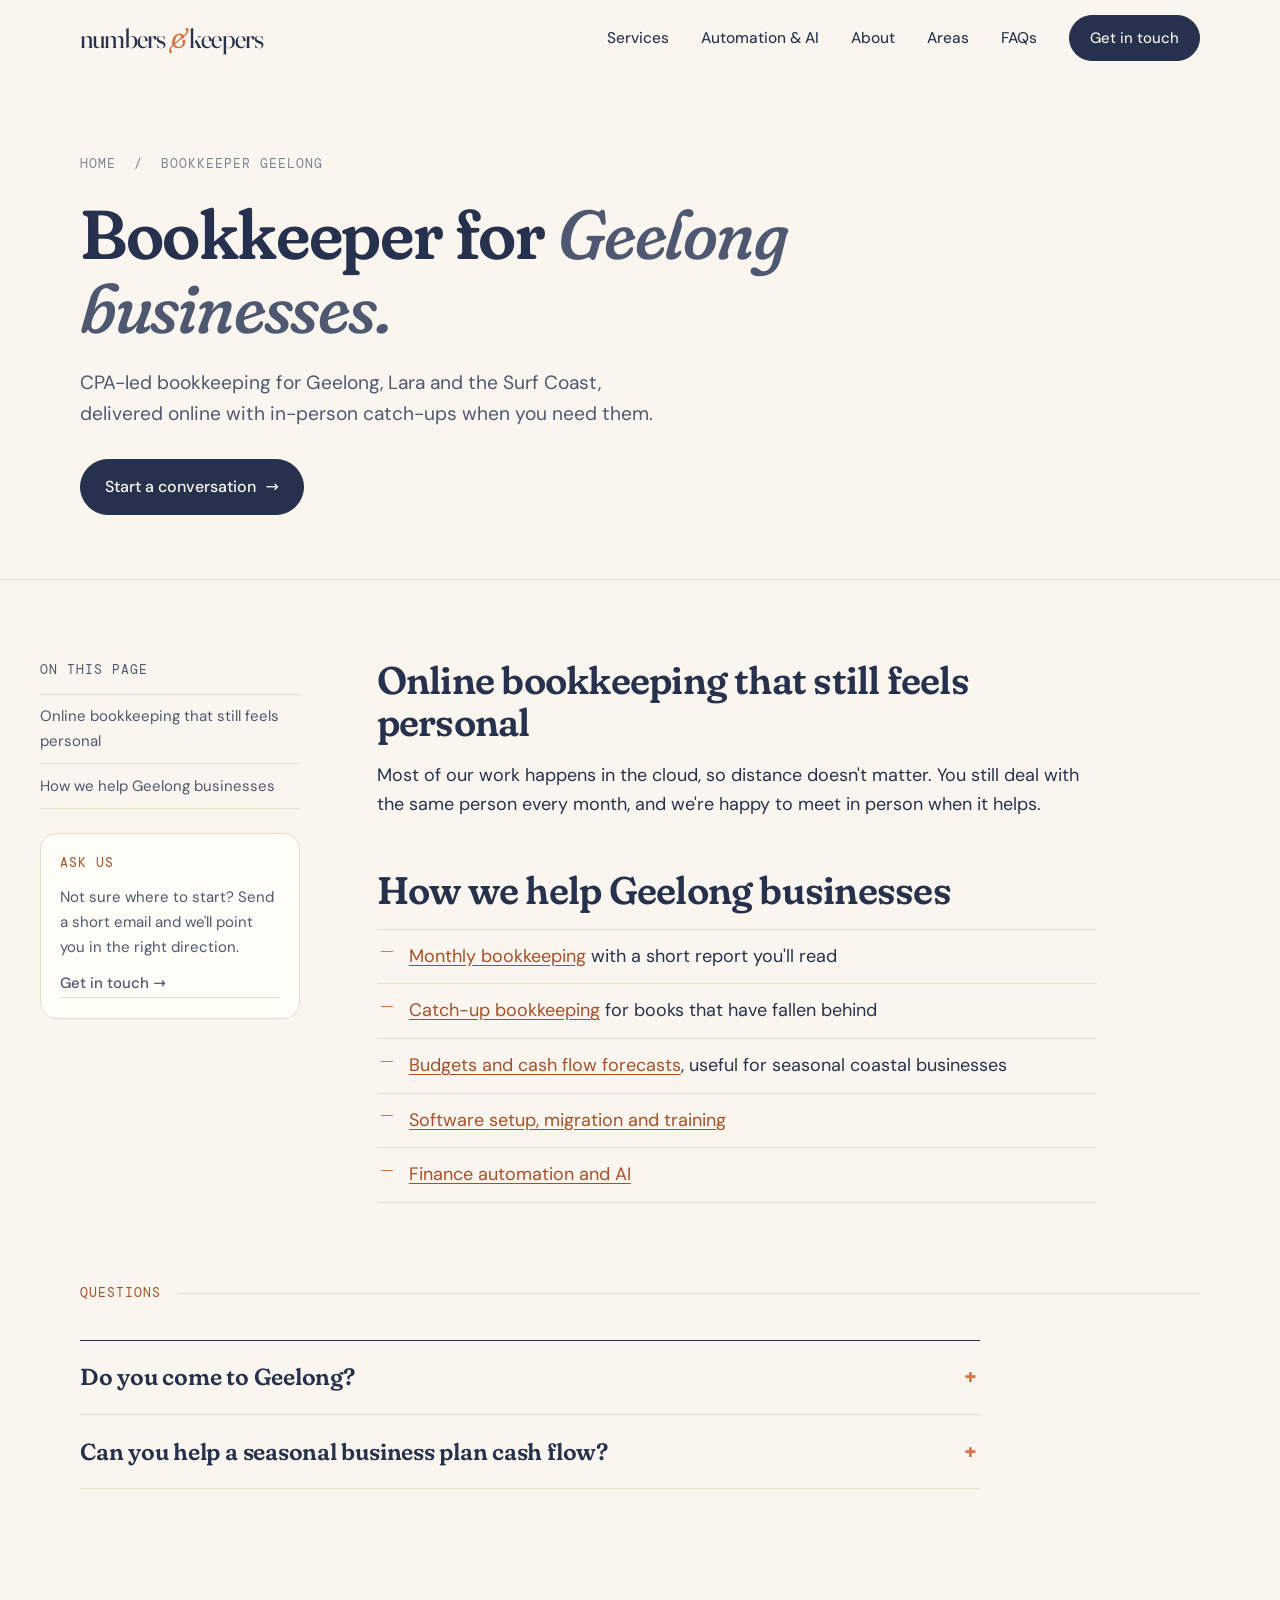
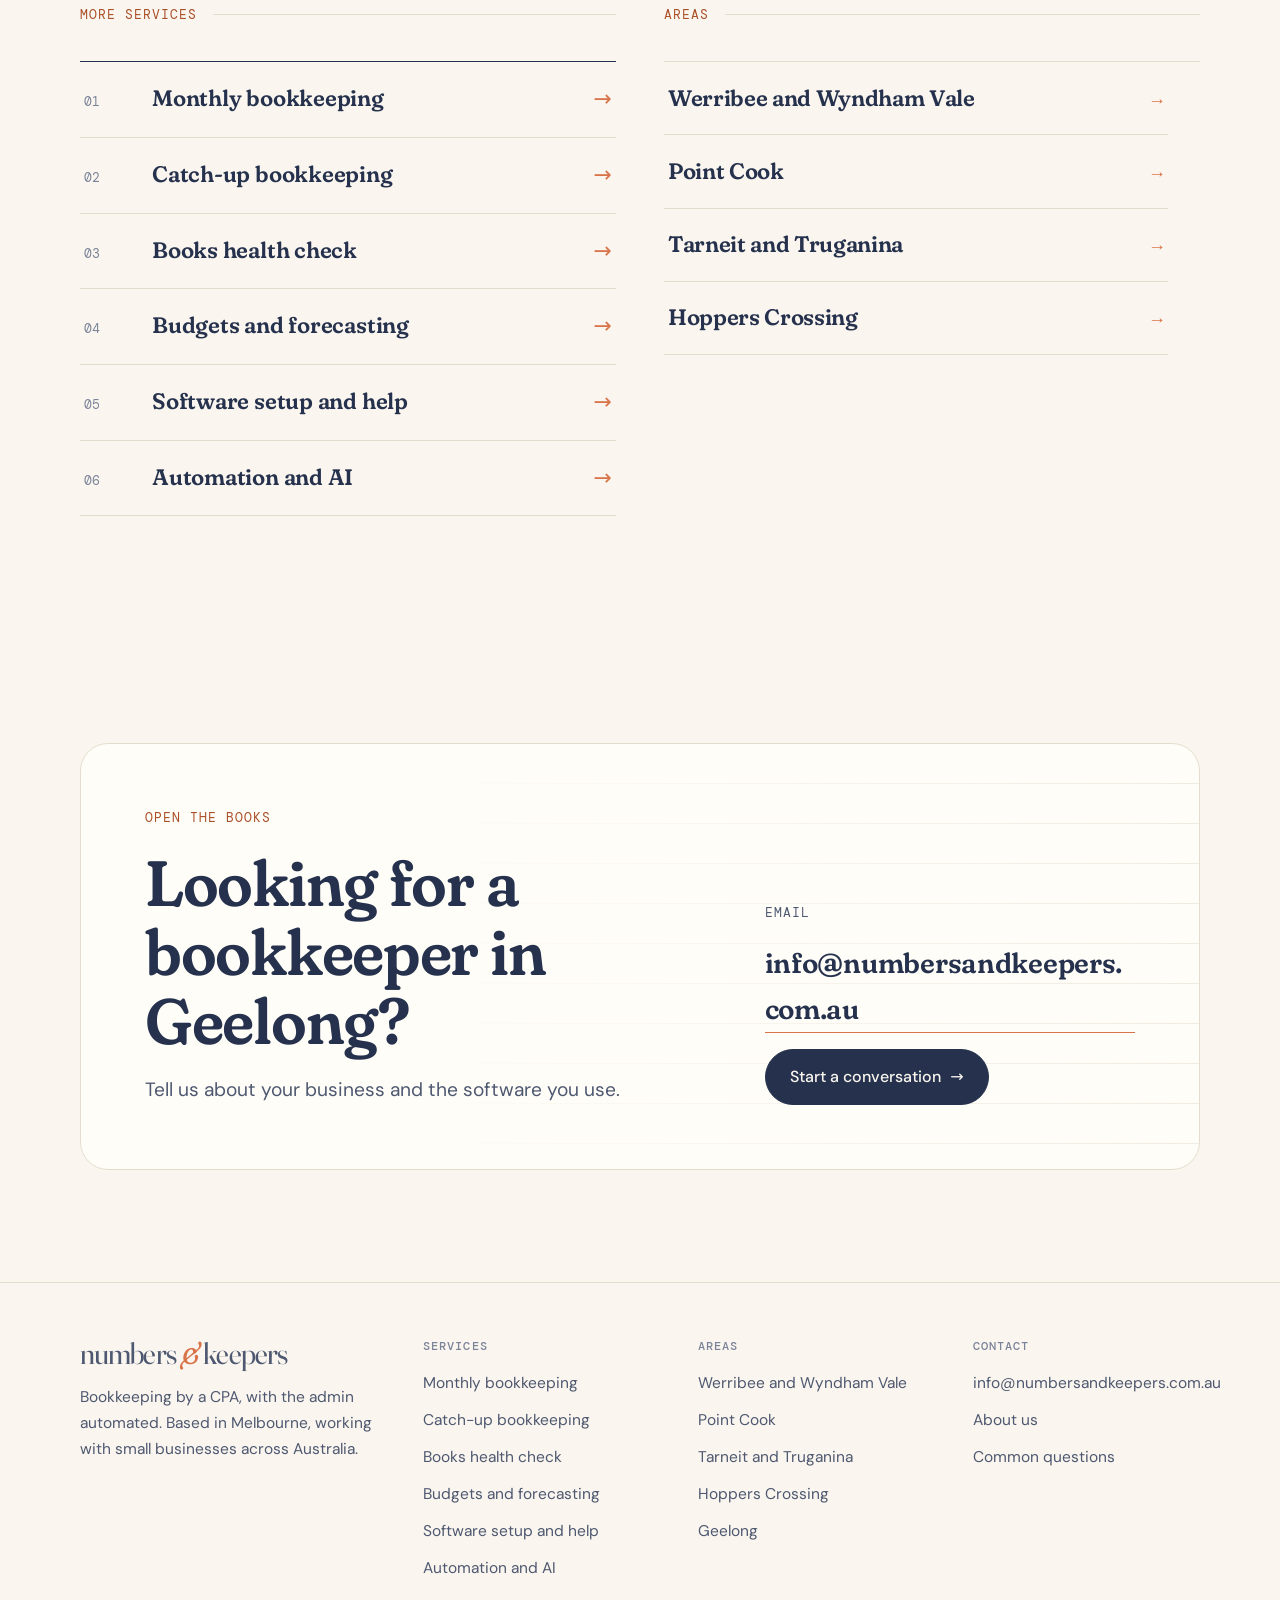
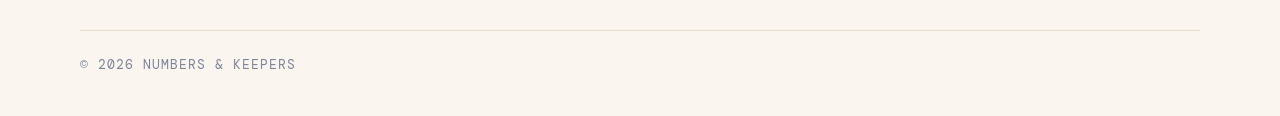
==== commit 4788a276: "Switch contact email to info@numbersandkeepers.com.au" ====
--- a/bookkeeper-geelong.html
+++ b/bookkeeper-geelong.html
@@ -32,7 +32,7 @@
  "@id": "https://numbersandkeepers.com.au/#business",
  "name": "Numbers & Keepers",
  "url": "https://numbersandkeepers.com.au/",
- "email": "parulchawlacpa@gmail.com",
+ "email": "info@numbersandkeepers.com.au",
  "description": "Bookkeeping by a CPA, with the admin automated: monthly and catch-up bookkeeping, budgeting, cash flow forecasting and finance automation for small businesses.",
  "image": "https://numbersandkeepers.com.au/og-image.png",
  "logo": "https://numbersandkeepers.com.au/apple-touch-icon.png",
@@ -225,8 +225,8 @@
       </div>
       <div class="contact-side">
         <p class="mono muted">Email</p>
-        <a class="email" href="mailto:parulchawlacpa@gmail.com?subject=Bookkeeping%20enquiry">parulchawlacpa@gmail.com</a>
-        <a class="btn" href="mailto:parulchawlacpa@gmail.com?subject=Bookkeeping%20enquiry">Start a conversation <span class="arrow">&rarr;</span></a>
+        <a class="email" href="mailto:info@numbersandkeepers.com.au?subject=Bookkeeping%20enquiry">info@numbersandkeepers.com.au</a>
+        <a class="btn" href="mailto:info@numbersandkeepers.com.au?subject=Bookkeeping%20enquiry">Start a conversation <span class="arrow">&rarr;</span></a>
       </div>
     </div>
   </div>
@@ -253,7 +253,7 @@
           <li><a href="/bookkeeper-geelong">Geelong</a></li>
       </ul></div>
       <div><h3>Contact</h3><ul>
-          <li><a href="mailto:parulchawlacpa@gmail.com">parulchawlacpa@gmail.com</a></li>
+          <li><a href="mailto:info@numbersandkeepers.com.au">info@numbersandkeepers.com.au</a></li>
           <li><a href="/#keepers">About us</a></li>
           <li><a href="/#faqs">Common questions</a></li>
       </ul></div>
